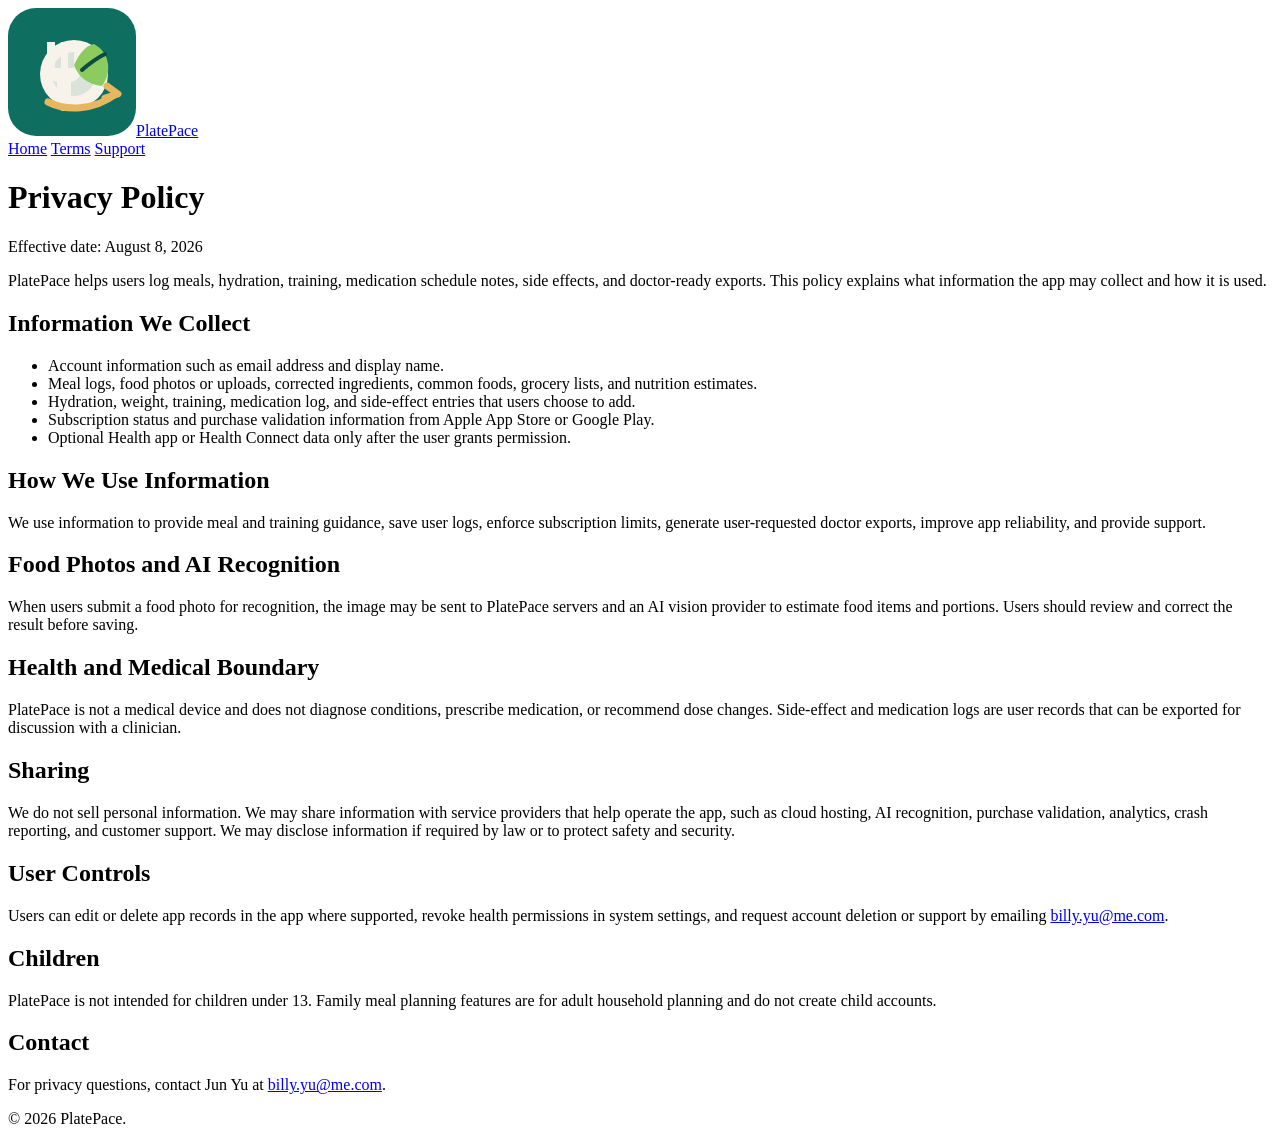
==== privacy/index.html @ b5310265 "Publish privacy/index.html" ====
<!doctype html>
<html lang="en">
  <head>
    <meta charset="utf-8">
    <meta name="viewport" content="width=device-width, initial-scale=1">
    <title>Privacy Policy - PlatePace</title>
    <meta name="description" content="PlatePace privacy policy.">
    <link rel="icon" href="/assets/icon.svg" type="image/svg+xml">
    <link rel="stylesheet" href="/styles.css">
  </head>
  <body>
    <header class="site-header">
      <a class="brand" href="/"><img src="/assets/icon.svg" alt=""><span>PlatePace</span></a>
      <nav class="nav" aria-label="Primary">
        <a href="/">Home</a>
        <a href="/terms/">Terms</a>
        <a href="mailto:billy.yu@me.com">Support</a>
      </nav>
    </header>

    <main class="legal">
      <h1>Privacy Policy</h1>
      <p>Effective date: August 8, 2026</p>
      <p>PlatePace helps users log meals, hydration, training, medication schedule notes, side effects, and doctor-ready exports. This policy explains what information the app may collect and how it is used.</p>

      <h2>Information We Collect</h2>
      <ul>
        <li>Account information such as email address and display name.</li>
        <li>Meal logs, food photos or uploads, corrected ingredients, common foods, grocery lists, and nutrition estimates.</li>
        <li>Hydration, weight, training, medication log, and side-effect entries that users choose to add.</li>
        <li>Subscription status and purchase validation information from Apple App Store or Google Play.</li>
        <li>Optional Health app or Health Connect data only after the user grants permission.</li>
      </ul>

      <h2>How We Use Information</h2>
      <p>We use information to provide meal and training guidance, save user logs, enforce subscription limits, generate user-requested doctor exports, improve app reliability, and provide support.</p>

      <h2>Food Photos and AI Recognition</h2>
      <p>When users submit a food photo for recognition, the image may be sent to PlatePace servers and an AI vision provider to estimate food items and portions. Users should review and correct the result before saving.</p>

      <h2>Health and Medical Boundary</h2>
      <p>PlatePace is not a medical device and does not diagnose conditions, prescribe medication, or recommend dose changes. Side-effect and medication logs are user records that can be exported for discussion with a clinician.</p>

      <h2>Sharing</h2>
      <p>We do not sell personal information. We may share information with service providers that help operate the app, such as cloud hosting, AI recognition, purchase validation, analytics, crash reporting, and customer support. We may disclose information if required by law or to protect safety and security.</p>

      <h2>User Controls</h2>
      <p>Users can edit or delete app records in the app where supported, revoke health permissions in system settings, and request account deletion or support by emailing <a href="mailto:billy.yu@me.com">billy.yu@me.com</a>.</p>

      <h2>Children</h2>
      <p>PlatePace is not intended for children under 13. Family meal planning features are for adult household planning and do not create child accounts.</p>

      <h2>Contact</h2>
      <p>For privacy questions, contact Jun Yu at <a href="mailto:billy.yu@me.com">billy.yu@me.com</a>.</p>
    </main>

    <footer class="site-footer">
      <p>&copy; 2026 PlatePace.</p>
    </footer>
  </body>
</html>
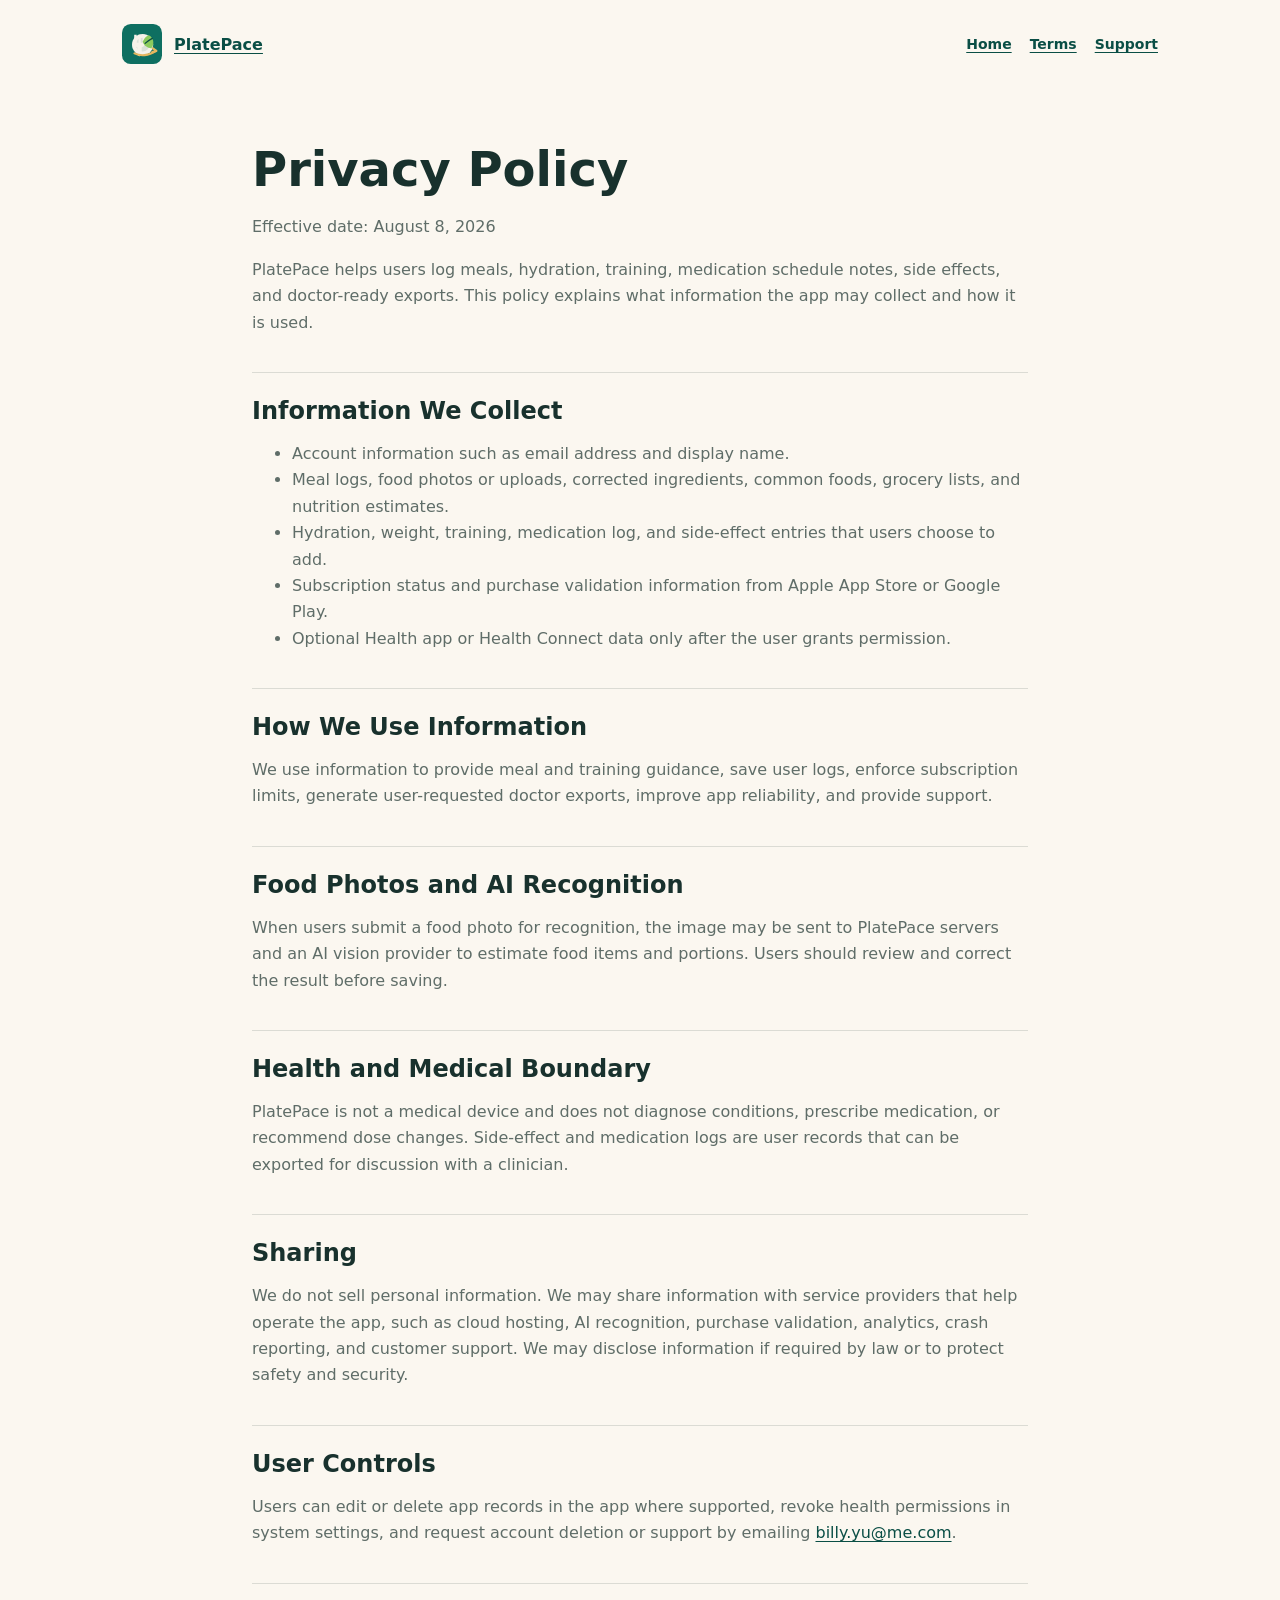
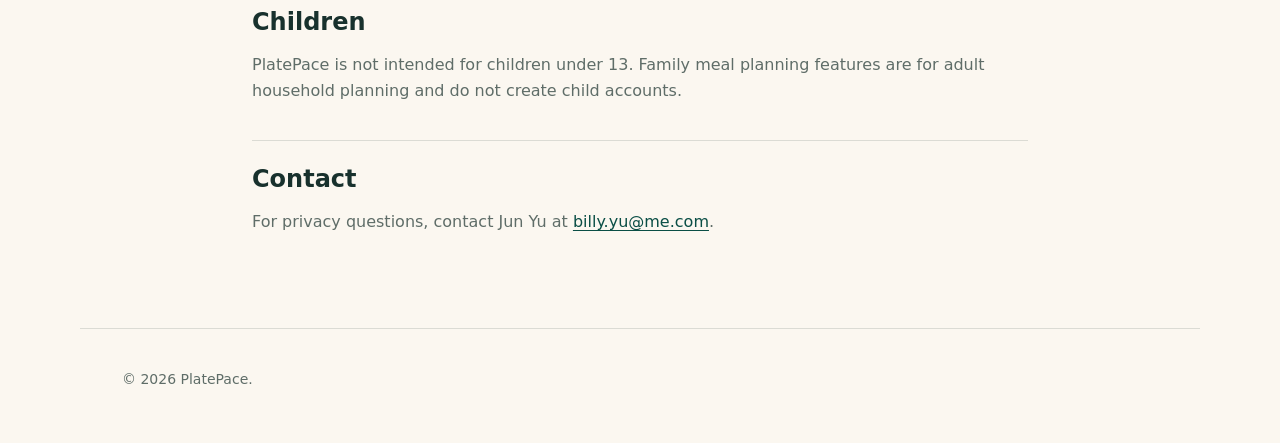
==== commit cb67bece: "Publish privacy/index.html" ====
--- a/privacy/index.html
+++ b/privacy/index.html
@@ -5,15 +5,15 @@
     <meta name="viewport" content="width=device-width, initial-scale=1">
     <title>Privacy Policy - PlatePace</title>
     <meta name="description" content="PlatePace privacy policy.">
-    <link rel="icon" href="/assets/icon.svg" type="image/svg+xml">
-    <link rel="stylesheet" href="/styles.css">
+    <link rel="icon" href="../assets/icon.svg" type="image/svg+xml">
+    <link rel="stylesheet" href="../styles.css">
   </head>
   <body>
     <header class="site-header">
-      <a class="brand" href="/"><img src="/assets/icon.svg" alt=""><span>PlatePace</span></a>
+      <a class="brand" href="../"><img src="../assets/icon.svg" alt=""><span>PlatePace</span></a>
       <nav class="nav" aria-label="Primary">
-        <a href="/">Home</a>
-        <a href="/terms/">Terms</a>
+        <a href="../">Home</a>
+        <a href="../terms/">Terms</a>
         <a href="mailto:billy.yu@me.com">Support</a>
       </nav>
     </header>
--- a/styles.css
+++ b/styles.css
@@ -0,0 +1,278 @@
+:root {
+  color-scheme: light;
+  --bg: #fbf7f0;
+  --ink: #18312d;
+  --muted: #5f6d68;
+  --brand: #0e6f61;
+  --brand-dark: #0a4e45;
+  --leaf: #8ccb5e;
+  --gold: #e7b75f;
+  --line: rgba(24, 49, 45, 0.14);
+  --panel: #fffdf8;
+  font-family: Inter, ui-sans-serif, system-ui, -apple-system, BlinkMacSystemFont, "Segoe UI", sans-serif;
+}
+
+* {
+  box-sizing: border-box;
+}
+
+body {
+  margin: 0;
+  background: var(--bg);
+  color: var(--ink);
+  letter-spacing: 0;
+}
+
+a {
+  color: var(--brand-dark);
+  text-decoration-thickness: 0.08em;
+  text-underline-offset: 0.18em;
+}
+
+.site-header {
+  align-items: center;
+  display: flex;
+  gap: 18px;
+  justify-content: space-between;
+  margin: 0 auto;
+  max-width: 1120px;
+  padding: 24px clamp(20px, 4vw, 42px);
+}
+
+.brand {
+  align-items: center;
+  display: flex;
+  gap: 12px;
+  font-weight: 800;
+}
+
+.brand img {
+  height: 40px;
+  width: 40px;
+}
+
+.nav {
+  display: flex;
+  gap: 18px;
+  font-size: 14px;
+  font-weight: 700;
+}
+
+.hero {
+  margin: 0 auto;
+  max-width: 1120px;
+  min-height: calc(100vh - 88px);
+  padding: 52px clamp(20px, 4vw, 42px) 40px;
+}
+
+.hero-grid {
+  align-items: center;
+  display: grid;
+  gap: 44px;
+  grid-template-columns: minmax(0, 1.1fr) minmax(300px, 0.9fr);
+}
+
+.eyebrow {
+  color: var(--brand-dark);
+  font-size: 13px;
+  font-weight: 800;
+  letter-spacing: 0.08em;
+  margin: 0 0 16px;
+  text-transform: uppercase;
+}
+
+h1 {
+  font-size: clamp(44px, 7vw, 84px);
+  line-height: 0.96;
+  margin: 0;
+  max-width: 820px;
+}
+
+.lede {
+  color: var(--muted);
+  font-size: clamp(18px, 2.2vw, 24px);
+  line-height: 1.45;
+  margin: 24px 0 0;
+  max-width: 720px;
+}
+
+.actions {
+  display: flex;
+  flex-wrap: wrap;
+  gap: 14px;
+  margin-top: 32px;
+}
+
+.button {
+  align-items: center;
+  background: var(--brand);
+  border-radius: 8px;
+  color: #fff;
+  display: inline-flex;
+  font-weight: 800;
+  min-height: 48px;
+  padding: 0 20px;
+  text-decoration: none;
+}
+
+.button.secondary {
+  background: transparent;
+  border: 1px solid var(--line);
+  color: var(--brand-dark);
+}
+
+.app-preview {
+  background: var(--panel);
+  border: 1px solid var(--line);
+  border-radius: 28px;
+  box-shadow: 0 24px 60px rgba(10, 78, 69, 0.16);
+  padding: 24px;
+}
+
+.phone {
+  aspect-ratio: 9 / 16;
+  background: linear-gradient(180deg, #fffdf8, #f4ede3);
+  border: 10px solid #18312d;
+  border-radius: 34px;
+  display: flex;
+  flex-direction: column;
+  overflow: hidden;
+  padding: 22px;
+}
+
+.phone-top {
+  align-items: center;
+  display: flex;
+  justify-content: space-between;
+  font-size: 12px;
+  font-weight: 800;
+}
+
+.phone-mark {
+  align-items: center;
+  display: flex;
+  flex: 1;
+  flex-direction: column;
+  justify-content: center;
+  text-align: center;
+}
+
+.phone-mark img {
+  height: 82px;
+  width: 82px;
+}
+
+.phone-mark strong {
+  color: var(--brand-dark);
+  display: block;
+  font-size: 28px;
+  margin-top: 18px;
+}
+
+.phone-mark span {
+  color: var(--muted);
+  display: block;
+  line-height: 1.4;
+  margin-top: 10px;
+}
+
+.mini-panel {
+  background: #fff;
+  border: 1px solid var(--line);
+  border-radius: 12px;
+  display: grid;
+  gap: 10px;
+  padding: 14px;
+}
+
+.meter {
+  background: #e9e2d8;
+  border-radius: 999px;
+  height: 8px;
+  overflow: hidden;
+}
+
+.meter span {
+  background: var(--leaf);
+  display: block;
+  height: 100%;
+  width: 72%;
+}
+
+.section {
+  border-top: 1px solid var(--line);
+  margin: 0 auto;
+  max-width: 1120px;
+  padding: 56px clamp(20px, 4vw, 42px);
+}
+
+.section h2,
+.legal h1 {
+  font-size: clamp(30px, 4vw, 48px);
+  line-height: 1.05;
+  margin: 0 0 20px;
+}
+
+.feature-grid {
+  display: grid;
+  gap: 18px;
+  grid-template-columns: repeat(3, minmax(0, 1fr));
+}
+
+.feature {
+  background: var(--panel);
+  border: 1px solid var(--line);
+  border-radius: 8px;
+  padding: 22px;
+}
+
+.feature h3 {
+  font-size: 18px;
+  margin: 0 0 10px;
+}
+
+.feature p,
+.legal p,
+.legal li {
+  color: var(--muted);
+  line-height: 1.65;
+}
+
+.legal {
+  margin: 0 auto;
+  max-width: 860px;
+  padding: 56px clamp(20px, 4vw, 42px) 76px;
+}
+
+.legal h2 {
+  border-top: 1px solid var(--line);
+  font-size: 24px;
+  margin: 36px 0 12px;
+  padding-top: 24px;
+}
+
+.site-footer {
+  border-top: 1px solid var(--line);
+  color: var(--muted);
+  font-size: 14px;
+  margin: 0 auto;
+  max-width: 1120px;
+  padding: 28px clamp(20px, 4vw, 42px) 42px;
+}
+
+@media (max-width: 800px) {
+  .site-header {
+    align-items: flex-start;
+    flex-direction: column;
+  }
+
+  .hero {
+    min-height: auto;
+    padding-top: 26px;
+  }
+
+  .hero-grid,
+  .feature-grid {
+    grid-template-columns: 1fr;
+  }
+}
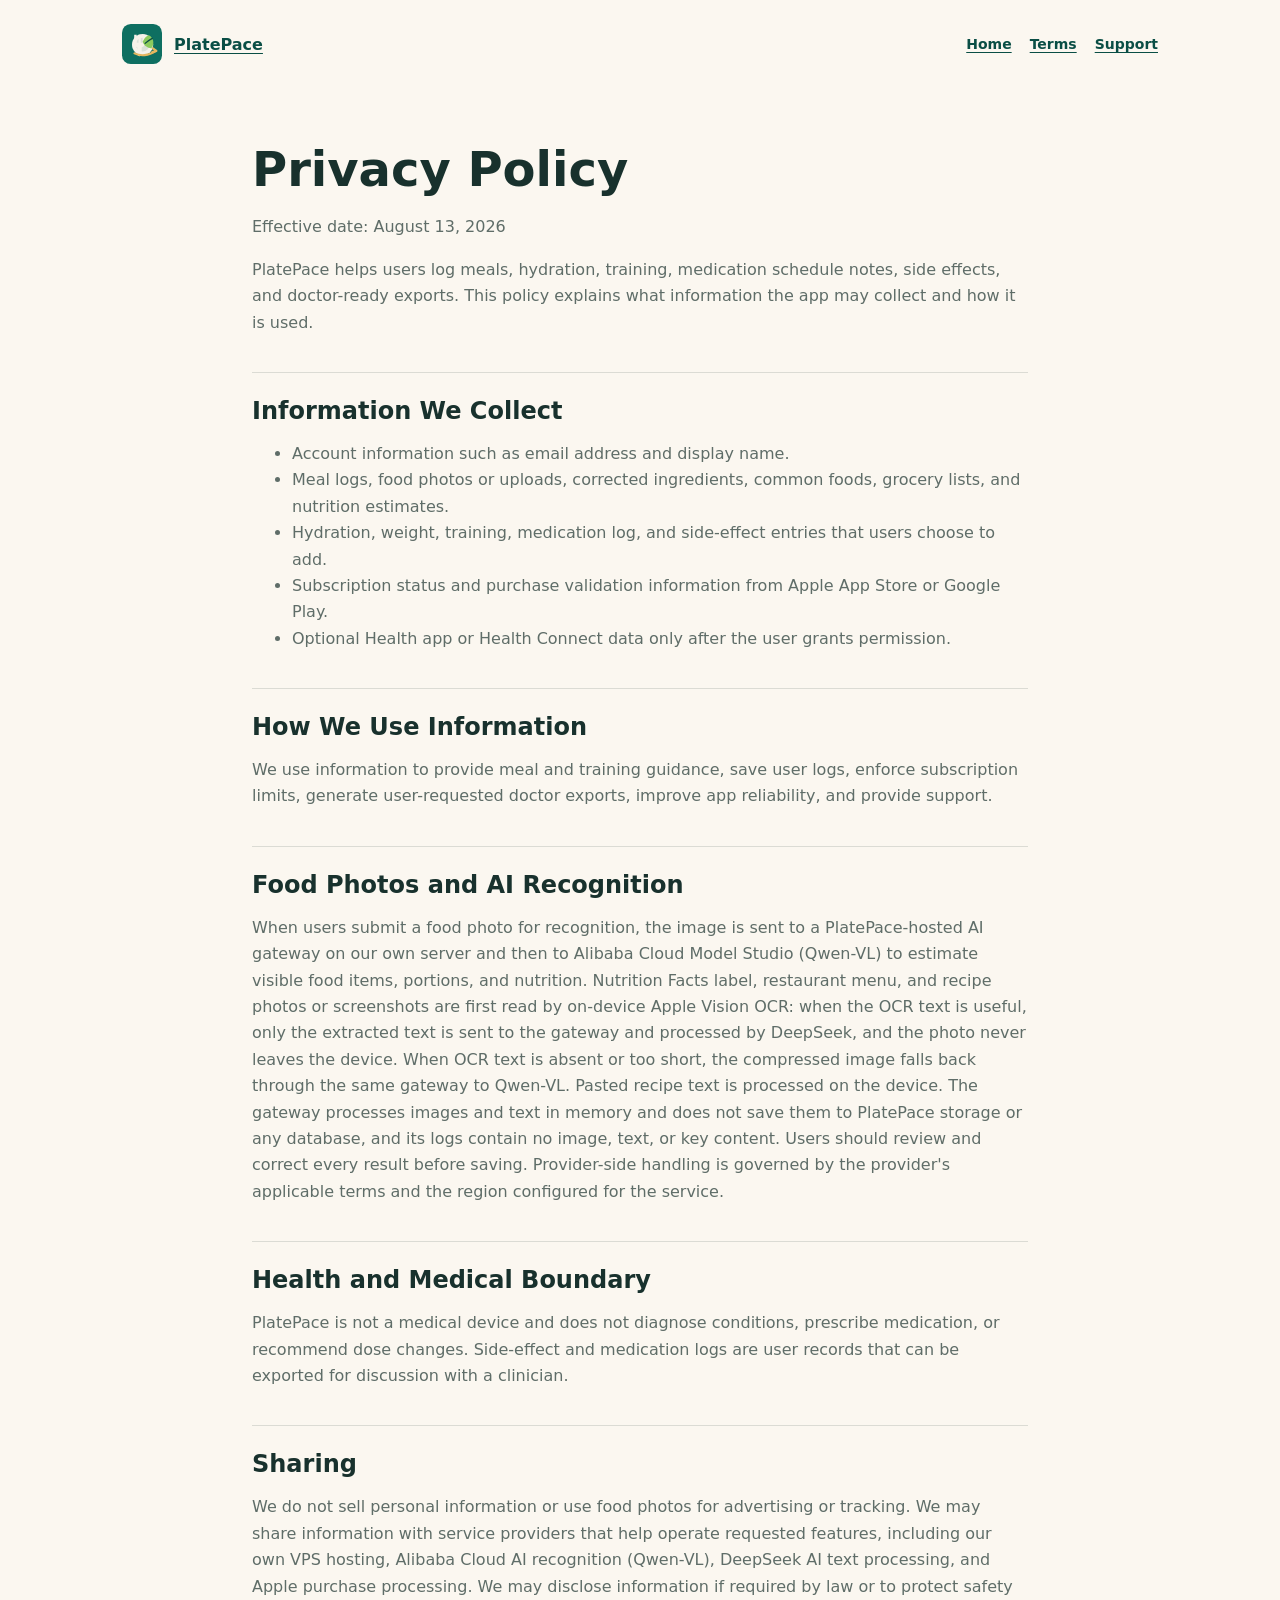
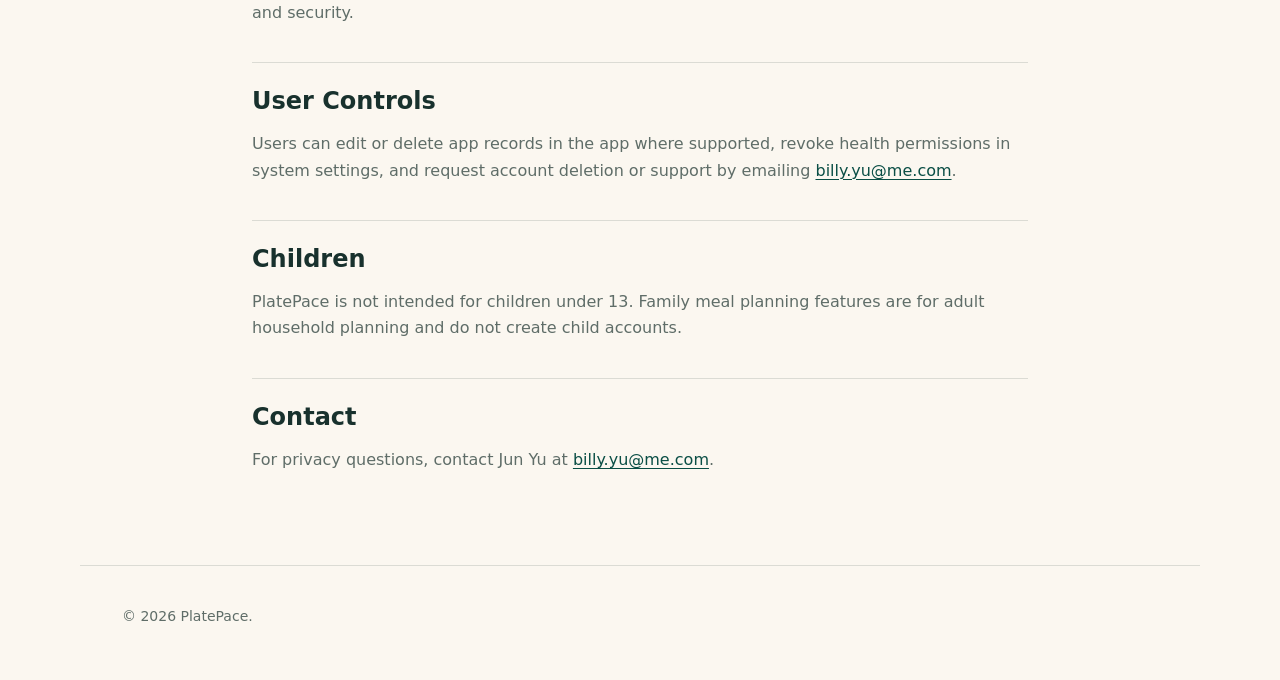
==== commit 52389861: "Update PlatePace privacy policy for AI processing" ====
--- a/privacy/index.html
+++ b/privacy/index.html
@@ -20,7 +20,7 @@
 
     <main class="legal">
       <h1>Privacy Policy</h1>
-      <p>Effective date: August 8, 2026</p>
+      <p>Effective date: August 13, 2026</p>
       <p>PlatePace helps users log meals, hydration, training, medication schedule notes, side effects, and doctor-ready exports. This policy explains what information the app may collect and how it is used.</p>
 
       <h2>Information We Collect</h2>
@@ -36,13 +36,13 @@
       <p>We use information to provide meal and training guidance, save user logs, enforce subscription limits, generate user-requested doctor exports, improve app reliability, and provide support.</p>
 
       <h2>Food Photos and AI Recognition</h2>
-      <p>When users submit a food photo for recognition, the image may be sent to PlatePace servers and an AI vision provider to estimate food items and portions. Users should review and correct the result before saving.</p>
+      <p>When users submit a food photo for recognition, the image is sent to a PlatePace-hosted AI gateway on our own server and then to Alibaba Cloud Model Studio (Qwen-VL) to estimate visible food items, portions, and nutrition. Nutrition Facts label, restaurant menu, and recipe photos or screenshots are first read by on-device Apple Vision OCR: when the OCR text is useful, only the extracted text is sent to the gateway and processed by DeepSeek, and the photo never leaves the device. When OCR text is absent or too short, the compressed image falls back through the same gateway to Qwen-VL. Pasted recipe text is processed on the device. The gateway processes images and text in memory and does not save them to PlatePace storage or any database, and its logs contain no image, text, or key content. Users should review and correct every result before saving. Provider-side handling is governed by the provider's applicable terms and the region configured for the service.</p>
 
       <h2>Health and Medical Boundary</h2>
       <p>PlatePace is not a medical device and does not diagnose conditions, prescribe medication, or recommend dose changes. Side-effect and medication logs are user records that can be exported for discussion with a clinician.</p>
 
       <h2>Sharing</h2>
-      <p>We do not sell personal information. We may share information with service providers that help operate the app, such as cloud hosting, AI recognition, purchase validation, analytics, crash reporting, and customer support. We may disclose information if required by law or to protect safety and security.</p>
+      <p>We do not sell personal information or use food photos for advertising or tracking. We may share information with service providers that help operate requested features, including our own VPS hosting, Alibaba Cloud AI recognition (Qwen-VL), DeepSeek AI text processing, and Apple purchase processing. We may disclose information if required by law or to protect safety and security.</p>
 
       <h2>User Controls</h2>
       <p>Users can edit or delete app records in the app where supported, revoke health permissions in system settings, and request account deletion or support by emailing <a href="mailto:billy.yu@me.com">billy.yu@me.com</a>.</p>
